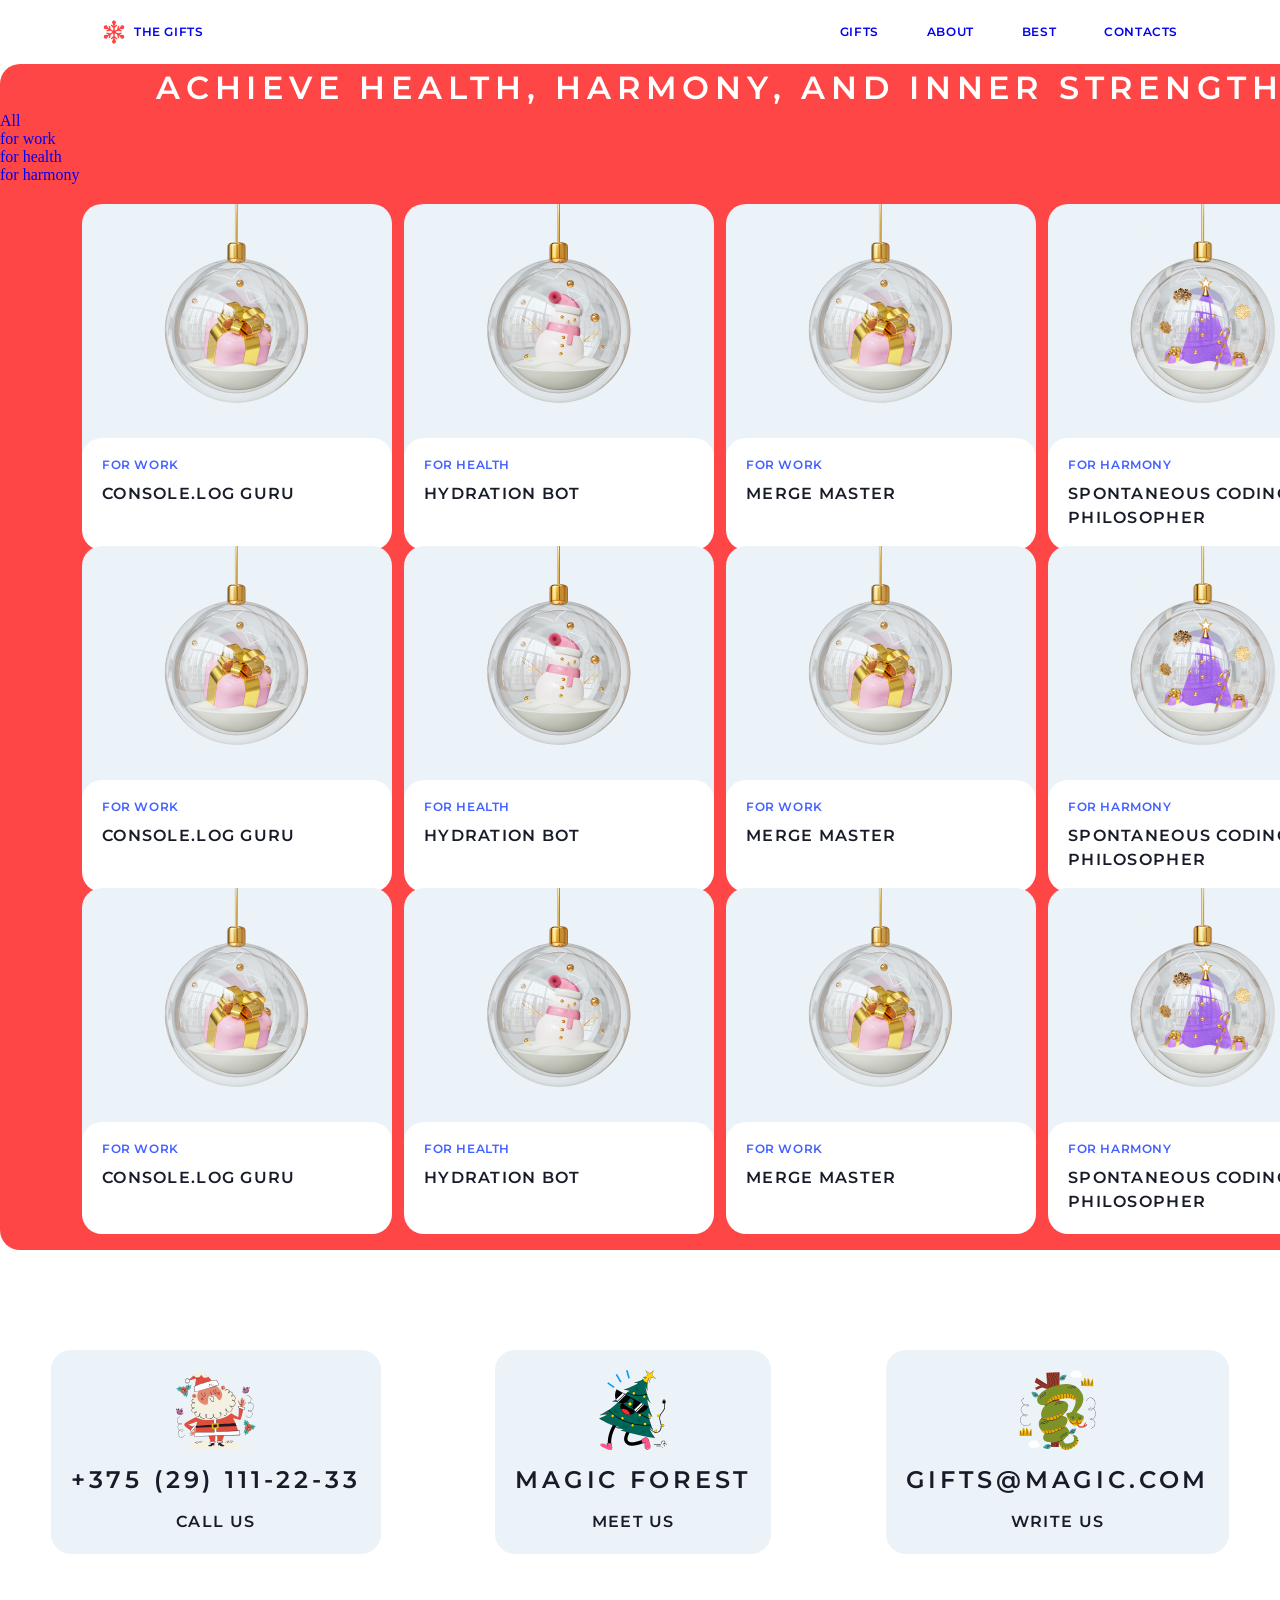
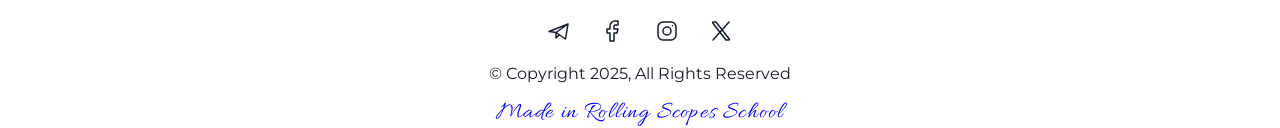
==== christmas-shop/gifts/index.html @ 52ec3b7b "feat: add a little more work on the layout" ====
<!DOCTYPE html>
<html lang="en">

<head>
    <meta charset="UTF-8">
    <meta name="viewport" content="width=device-width, initial-scale=1.0">
    <link rel="preconnect" href="https://fonts.googleapis.com">
    <link rel="preconnect" href="https://fonts.gstatic.com" crossorigin>
    <link href="https://fonts.googleapis.com/css2?family=Montserrat:ital,wght@0,100..900;1,100..900&display=swap"
        rel="stylesheet">
    <link rel="preconnect" href="https://fonts.googleapis.com">
    <link rel="preconnect" href="https://fonts.gstatic.com" crossorigin>
    <link
        href="https://fonts.googleapis.com/css2?family=Allura&family=Montserrat:ital,wght@0,100..900;1,100..900&display=swap"
        rel="stylesheet">
    <link rel="icon" type="image/png" href="../img/christmas_present_icon.ico">
    <link rel="stylesheet" href="style.css">
    <title>Christmas shop gifts</title>
</head>

<body>
    <header class="header">
        <div class="container-header">
            <a class="logo" href="../home/index.html">
                <img src="../img/snowflake.svg" alt="snowflake" class="logo-snowflake">
                <h4 class="logo-title">the gifts</h4>
            </a>

            <nav class="nav-menu">
                <ul class="header-list">

                    <li class="header-item">
                        <a class="" href="../gifts/index.html">gifts</a>
                    </li>

                    <li class="header-item">
                        <a href="#aboutanchor">about</a>
                    </li>

                    <li class="header-item">
                        <a href="#bestanchor">best</a>
                    </li>

                    <li class="header-item">
                        <a href="#footeranchor">contacts
                        </a>
                    </li>
                </ul>
            </nav>

            <button id="burger-menu" class="burger-menu">
                <span class="burger-line"></span>
            </button>

        </div>
    </header>
    <main class="bg-red">
        <section class="gifts">
            <h1>Achieve health, harmony, and inner strength</h1>
            <div class="tabs">
                <ul class="header__list">

                    <li class="header__item">
                        <a class="" href="#">All</a>
                    </li>

                    <li class="header__item">
                        <a href="#aboutanchor">for work</a>
                    </li>

                    <li class="header__item">
                        <a href="#bestanchor">for health</a>
                    </li>

                    <li class="header__item">
                        <a href="#contactsanchor">for harmony</a>
                    </li>
                </ul>
            </div>

            <div class="cards-container">
                <div class="card">
                    <img src="../img/gift-for-work.png" alt="gift">
                    <div class="titles-cards">
                        <h4 class="title-card">For work</h4>
                        <h3 class="subtitle-card">Console.log Guru</h3>
                    </div>
                </div>

                <div class="card">
                    <img src="../img/gift-for-health.png" alt="gift">
                    <div class="titles-cards">
                        <h4 class="title-card">For health</h4>
                        <h3 class="subtitle-card">Hydration Bot</h3>
                    </div>
                </div>

                <div class="card">
                    <img src="../img/gift-for-work.png" alt="gift">
                    <div class="titles-cards">
                        <h4 class="title-card">For work</h4>
                        <h3 class="subtitle-card">Merge Master</h3>
                    </div>
                </div>

                <div class="card">
                    <img src="../img/gift-for-harmony.png" alt="gift">
                    <div class="titles-cards">
                        <h4 class="title-card">For harmony</h4>
                        <h3 class="subtitle-card">Spontaneous Coding <br> Philosopher</h3>
                    </div>
                </div>

                <div class="card">
                    <img src="../img/gift-for-work.png" alt="gift">
                    <div class="titles-cards">
                        <h4 class="title-card">For work</h4>
                        <h3 class="subtitle-card">Console.log Guru</h3>
                    </div>
                </div>

                <div class="card">
                    <img src="../img/gift-for-health.png" alt="gift">
                    <div class="titles-cards">
                        <h4 class="title-card">For health</h4>
                        <h3 class="subtitle-card">Hydration Bot</h3>
                    </div>
                </div>

                <div class="card">
                    <img src="../img/gift-for-work.png" alt="gift">
                    <div class="titles-cards">
                        <h4 class="title-card">For work</h4>
                        <h3 class="subtitle-card">Merge Master</h3>
                    </div>
                </div>

                <div class="card">
                    <img src="../img/gift-for-harmony.png" alt="gift">
                    <div class="titles-cards">
                        <h4 class="title-card">For harmony</h4>
                        <h3 class="subtitle-card">Spontaneous Coding <br> Philosopher</h3>
                    </div>
                </div>

                <div class="card">
                    <img src="../img/gift-for-work.png" alt="gift">
                    <div class="titles-cards">
                        <h4 class="title-card">For work</h4>
                        <h3 class="subtitle-card">Console.log Guru</h3>
                    </div>
                </div>

                <div class="card">
                    <img src="../img/gift-for-health.png" alt="gift">
                    <div class="titles-cards">
                        <h4 class="title-card">For health</h4>
                        <h3 class="subtitle-card">Hydration Bot</h3>
                    </div>
                </div>

                <div class="card">
                    <img src="../img/gift-for-work.png" alt="gift">
                    <div class="titles-cards">
                        <h4 class="title-card">For work</h4>
                        <h3 class="subtitle-card">Merge Master</h3>
                    </div>
                </div>

                <div class="card">
                    <img src="../img/gift-for-harmony.png" alt="gift">
                    <div class="titles-cards">
                        <h4 class="title-card">For harmony</h4>
                        <h3 class="subtitle-card">Spontaneous Coding <br> Philosopher</h3>
                    </div>
                </div>
            </div>
        </section>
    </main>

    <footer class="footer" id="footeranchor">
        <div class="container-footer">
            <div class="top-footer">
                <a href="tel:+375291112233">
                    <div class="card-footer">
                        <img src="../img/santa-claus.svg" alt="">
                        <p>+375 (29) 111-22-33</p>
                        <h3>Call Us</h3>
                    </div>
                </a>
                <a
                    href="https://www.google.com/maps/place/%D0%94%D0%B5%D1%80%D0%B5%D0%B2%D0%BD%D1%8F+%D0%A1%D0%B0%D0%BD%D1%82%D0%B0-%D0%9A%D0%BB%D0%B0%D1%83%D1%81%D0%B0/@66.5436144,25.8446224,392m/data=!3m2!1e3!4b1!4m6!3m5!1s0x442b4e7e543e9979:0xd7f9b9e4341d7ed3!8m2!3d66.5436144!4d25.8471973!16s%2Fm%2F026b3cp?entry=ttu&g_ep=EgoyMDI0MTExMy4xIKXMDSoASAFQAw%3D%3D">
                    <div class="card-footer">
                        <img src="../img/christmas-tree.svg" alt="">
                        <p>Magic forest</p>
                        <h3>meet us</h3>
                    </div>
                </a>
                <a href="mailto:">
                    <div class="card-footer">
                        <img src="../img/snake.svg" alt="">
                        <p>gifts@magic.com</p>
                        <h3>write us</h3>
                    </div>
                </a>
            </div>
            <div class="bottom-footer">
                <div class="socials">
                    <a class="contact" href="#">
                        <svg class="icon-telegram" xmlns="http://www.w3.org/2000/svg" width="24" height="24"
                            viewBox="0 0 24 24" fill="none">
                            <path d="M21 5L2 12.5L9 13.5M21 5L18.5 20L9 13.5M21 5L9 13.5M9 13.5V19L12.2488 15.7229"
                                stroke="#181C29" stroke-width="1.5" stroke-linecap="round" stroke-linejoin="round" />
                        </svg>
                    </a>
                    <a class="contact" href="#">
                        <svg class="icon-facebook" xmlns="http://www.w3.org/2000/svg" width="24" height="24"
                            viewBox="0 0 24 24" fill="none">
                            <path
                                d="M17 2H14C12.6739 2 11.4021 2.52678 10.4645 3.46447C9.52678 4.40215 9 5.67392 9 7V10H6V14H9V22H13V14H16L17 10H13V7C13 6.73478 13.1054 6.48043 13.2929 6.29289C13.4804 6.10536 13.7348 6 14 6H17V2Z"
                                stroke="#181C29" stroke-width="1.5" stroke-linecap="round" stroke-linejoin="round" />
                        </svg>
                    </a>
                    <a class="contact" href="#">
                        <svg class="icon-instagram" xmlns="http://www.w3.org/2000/svg" width="24" height="24"
                            viewBox="0 0 24 24" fill="none">
                            <path
                                d="M12 16C14.2091 16 16 14.2091 16 12C16 9.79086 14.2091 8 12 8C9.79086 8 8 9.79086 8 12C8 14.2091 9.79086 16 12 16Z"
                                stroke="#181C29" stroke-width="1.5" stroke-linecap="round" stroke-linejoin="round" />
                            <path
                                d="M3 16V8C3 5.23858 5.23858 3 8 3H16C18.7614 3 21 5.23858 21 8V16C21 18.7614 18.7614 21 16 21H8C5.23858 21 3 18.7614 3 16Z"
                                stroke="#181C29" stroke-width="1.5" />
                            <path d="M17.5 6.51L17.51 6.49889" stroke="#181C29" stroke-width="1.5"
                                stroke-linecap="round" stroke-linejoin="round" />
                        </svg>
                    </a>
                    <a class="contact" href="#">
                        <svg class="icon-x" xmlns="http://www.w3.org/2000/svg" width="24" height="24"
                            viewBox="0 0 24 24" fill="none">
                            <path
                                d="M16.8198 20.7684L3.75317 3.96836C3.44664 3.57425 3.72749 3 4.22678 3H6.70655C6.8917 3 7.06649 3.08548 7.18016 3.23164L20.2468 20.0316C20.5534 20.4258 20.2725 21 19.7732 21H17.2935C17.1083 21 16.9335 20.9145 16.8198 20.7684Z"
                                stroke="#181C29" stroke-width="1.5" />
                            <path d="M20 3L4 21" stroke="#181C29" stroke-width="1.5" stroke-linecap="round" />
                        </svg>
                    </a>
                </div>
                <p>© Copyright 2025, All Rights Reserved</p>
                <p class="caption-allura"><a href="https://rs.school/">Made in Rolling Scopes School</a></p>
            </div>
        </div>
    </footer>
</body>

</html>
---- christmas-shop/gifts/style.css ----
html {
  scroll-behavior: smooth;
}

* {
  box-sizing: border-box;
  margin: 0;
  padding: 0;
}

.body {
  width: 1440px;
  margin: 0px auto;
  font-family: "Montserrat Semi", serif;
}

.bg-red {
  background: url(../img/bg-garland.png) center center/cover no-repeat;
  background-size: cover;
  /* overflow-x: hidden; */
  width: 1440px;
  background-color: #FF4646;
  border-radius: 20px;
  margin: 0px auto;
}

img {
  max-width: 100%;
  border-radius: 20px;
}

a {
  text-decoration: none;
}



/* fonts */
.caption-allura {
  text-align: center;
  color: var(--Static-White, #FFF);
  font-family: Allura;
  font-size: 24px;
  font-style: normal;
  font-weight: 400;
  line-height: 100%;
  /* 24px */
  letter-spacing: 1.2px;
}

h1 {
  text-align: center;
  color: var(--Static-White, #FFF);
  /* Header 1 */
  font-family: Montserrat;
  font-size: 32px;
  font-style: normal;
  font-weight: 600;
  line-height: 150%;
  /* 48px */
  letter-spacing: 5.76px;
  text-transform: uppercase;
}

h2,
h3 {
  /* Header 2 */
  font-family: Montserrat;
  font-size: 24px;
  font-style: normal;
  font-weight: 600;
  line-height: 152%;
  /* 36.48px */
  letter-spacing: 3.84px;
  text-transform: uppercase;
}

h4 {
  /* color: var(--Static-White, #FFF); */
  /* Header 4 */
  font-family: Montserrat;
  font-size: 12px;
  font-style: normal;
  font-weight: 600;
  line-height: 130%;
  /* 15.6px */
  letter-spacing: 0.6px;
  text-transform: uppercase;
}

.button-gifts {
  color: var(--Static-White, #FFF);
  text-align: center;
  font-family: Montserrat;
  font-size: 12px;
  font-style: normal;
  font-weight: 600;
  line-height: 130%;
  /* 15.6px */
  letter-spacing: 0.6px;
  text-transform: uppercase;
  width: 234px;
  height: 56px;
  /* transition: background-color 0.3s ease, color 0.3s ease; */
  border-radius: 20px;
  background-color: var(--Dark, #181C29);
  border: 0;
  cursor: pointer;
}

p {
  color: var(--Dark, #181C29);
  font-family: Montserrat;
  font-size: 16px;
  font-style: normal;
  font-weight: 400;
  line-height: 148%;
  /* 23.68px */
}


/* header */
.container-header {
  display: flex;
  align-items: center;
  justify-content: space-between;
  font-family: Montserrat;
  font-size: 12px;
  font-style: normal;
  font-weight: 600;
  line-height: 130%;
  /* 15.6px */
  letter-spacing: 0.6px;
  text-transform: uppercase;
  padding: 20px 102px;
}

.logo {
  display: flex;
  flex-wrap: wrap;
  align-items: center;
  gap: 8px;
}

/* nav */
.header-list {
  display: flex;
  flex-wrap: wrap;
  gap: 48px;
  list-style-type: none;
}

.burger-menu {
  display: none;
}


/*             */
.gifts {
  background: url(../img/bg-garland.png) center center/cover no-repeat;
  background-size: cover;
}

.cards-container {
  background: url(../img/bg-garland.png) center center/cover no-repeat;
  background-size: cover;
  display: flex;
  flex-wrap: wrap;
  gap: 0px 12px;
  justify-content: center;
  padding: 20px 0px 20px 0px;
}

.card {
  height: 342px;
  border-radius: 20px;
  background: var(--Content-Background, #ECF3F8);
}

.titles-cards {
  width: 100%;
  height: 112px;
  padding-top: 19px;
  padding-left: 20px;
  padding-right: 20px;
  border-radius: 20px;
  background: var(--Static-White, #FFF);
}

.title-card {
  padding-bottom: 9px;
  color: var(--Tag-Purple, #4361FF);
  font-family: Montserrat;
  font-size: 12px;
  font-style: normal;
  font-weight: 600;
  line-height: 130%;
  /* 15.6px */
  letter-spacing: 0.6px;
  text-transform: uppercase;
}

.subtitle-card {
  color: var(--Dark, #181C29);
  font-size: 16px;
  letter-spacing: 1.28px;
}




/* footer */
.footer {
  margin-top: 100px;
}

.top-footer {
  flex-wrap: wrap;
  display: flex;
  gap: 13px;
  /* flex-direction: row; */
  /* align-items: center; */
  justify-content: space-around;
}

.card-footer {
  display: flex;
  padding: var(--Space-20, 20px);
  flex-direction: column;
  justify-content: center;
  align-items: center;
  gap: var(--Space-12, 12px);
  flex: 1 0 0;
  width: 100%;
  height: 204px;
  border-radius: 20px;
  background: var(--Content-Background, #ECF3F8);
}

.card-footer>p {
  color: var(--Dark, #181C29);
  text-align: center;
  /* Action Large */
  font-family: Montserrat;
  font-size: 24px;
  font-style: normal;
  font-weight: 600;
  line-height: 152%;
  /* 36.48px */
  letter-spacing: 3.84px;
  text-transform: uppercase;
}

.card-footer>h3 {
  color: var(--Dark, #181C29);
  text-align: center;
  /* Header 3 */
  font-family: Montserrat;
  font-size: 16px;
  font-style: normal;
  font-weight: 600;
  line-height: 152%;
  /* 24.32px */
  letter-spacing: 1.28px;
  text-transform: uppercase;
}

.socials {
  margin-top: 65px;
}

.socials>a {
  padding: 13px;
}

.bottom-footer {
  display: flex;
  flex-direction: column;
  gap: 15px;
  text-align: center;
}
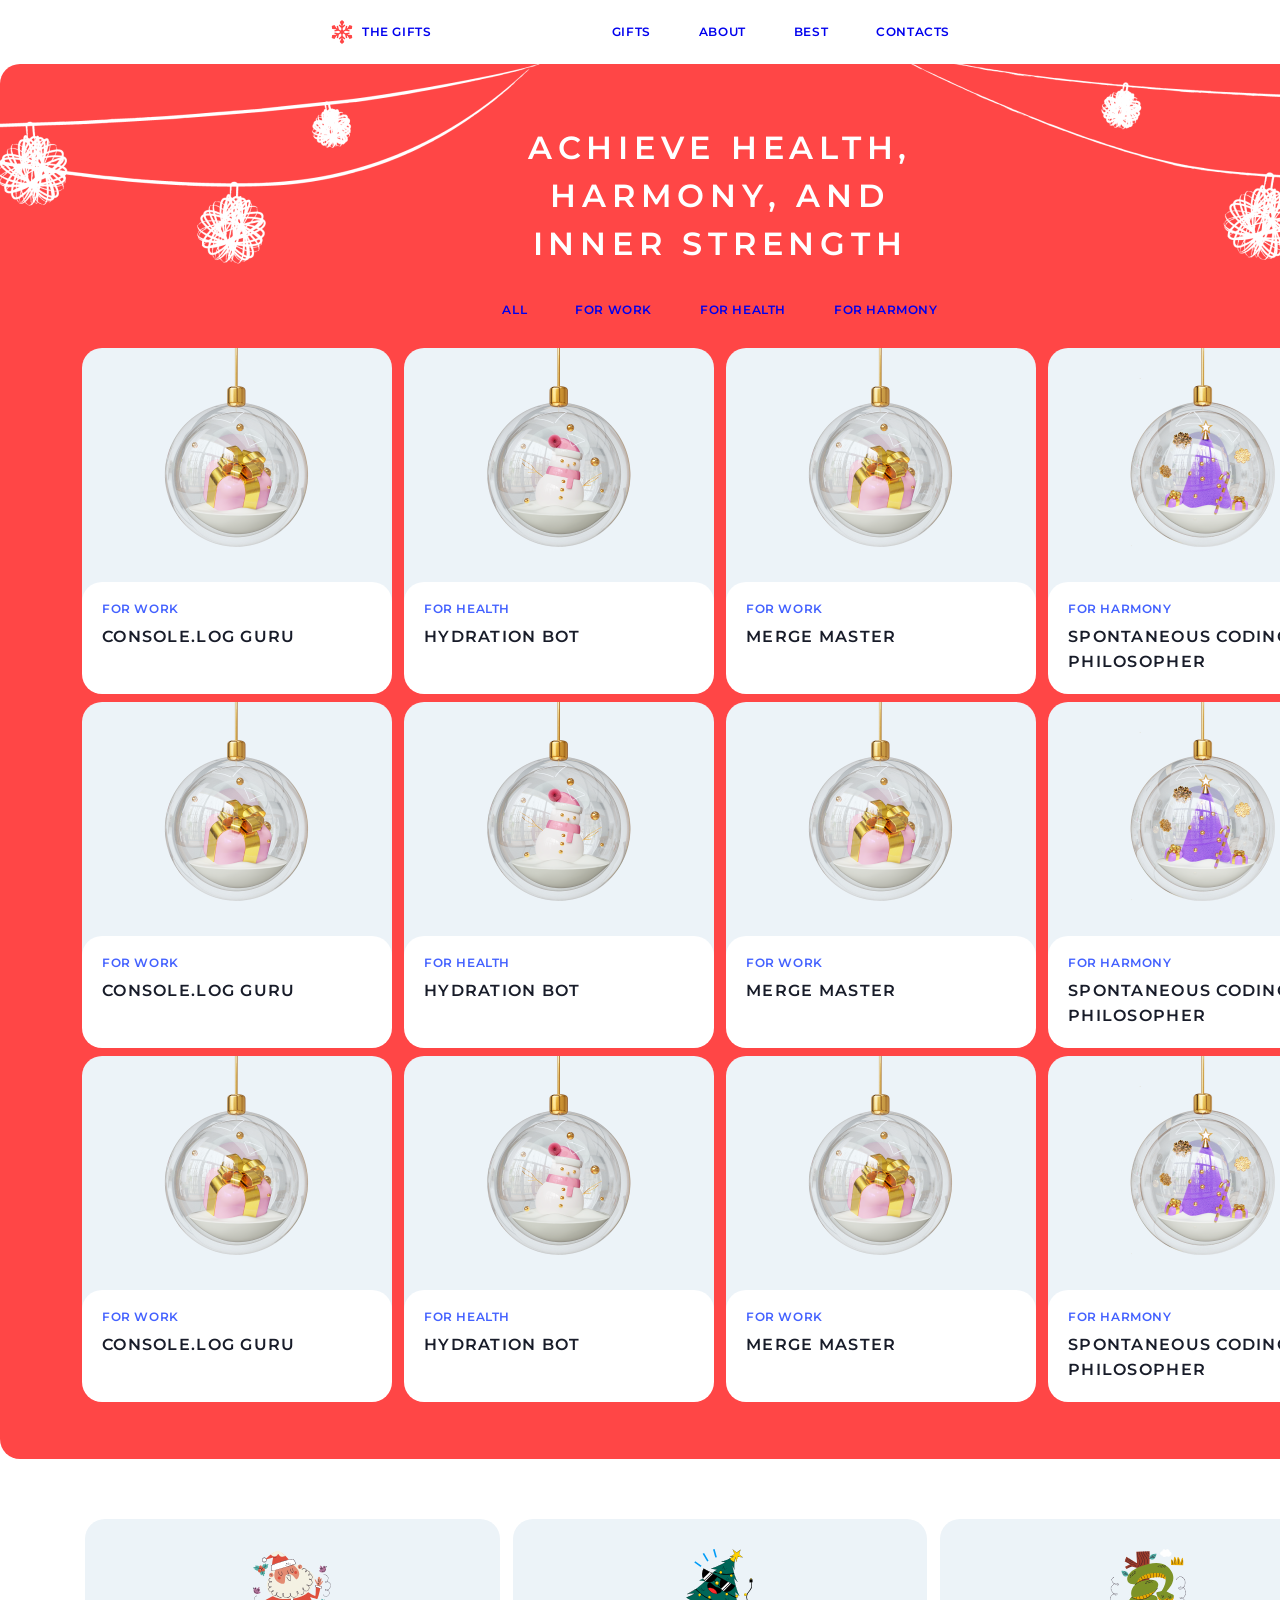
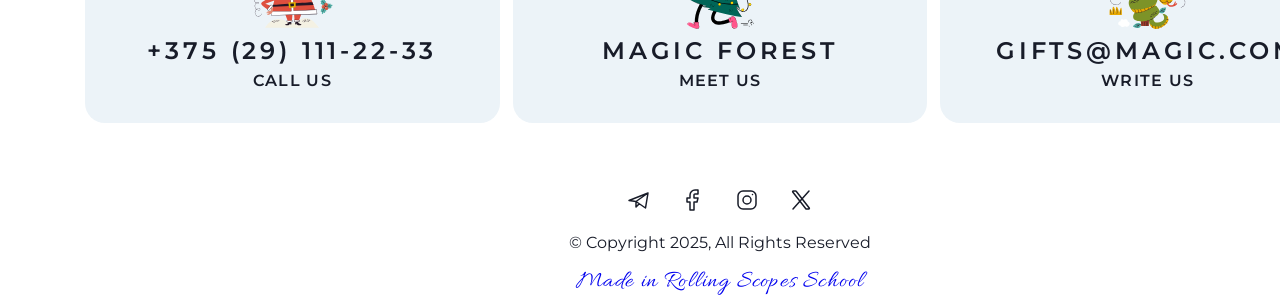
==== commit d9205487: "feat: work with layout" ====
--- a/christmas-shop/gifts/index.html
+++ b/christmas-shop/gifts/index.html
@@ -56,23 +56,23 @@
     </header>
     <main class="bg-red">
         <section class="gifts">
-            <h1>Achieve health, harmony, and inner strength</h1>
+            <h1>Achieve health, <br> harmony, and <br> inner strength</h1>
             <div class="tabs">
-                <ul class="header__list">
-
-                    <li class="header__item">
+                <ul class="gifts-list">
+
+                    <li class="gifts-item">
                         <a class="" href="#">All</a>
                     </li>
 
-                    <li class="header__item">
+                    <li class="gifts-item">
                         <a href="#aboutanchor">for work</a>
                     </li>
 
-                    <li class="header__item">
+                    <li class="gifts-item">
                         <a href="#bestanchor">for health</a>
                     </li>
 
-                    <li class="header__item">
+                    <li class="gifts-item">
                         <a href="#contactsanchor">for harmony</a>
                     </li>
                 </ul>
--- a/christmas-shop/gifts/style.css
+++ b/christmas-shop/gifts/style.css
@@ -15,8 +15,7 @@
 }
 
 .bg-red {
-  background: url(../img/bg-garland.png) center center/cover no-repeat;
-  background-size: cover;
+  background: url(../img/bg-garland.png) no-repeat;
   /* overflow-x: hidden; */
   width: 1440px;
   background-color: #FF4646;
@@ -29,8 +28,14 @@
   border-radius: 20px;
 }
 
+a:active, 
+a:hover,  
 a {
   text-decoration: none;
+}
+
+ul {
+  list-style: none;
 }
 
 
@@ -132,7 +137,7 @@
   /* 15.6px */
   letter-spacing: 0.6px;
   text-transform: uppercase;
-  padding: 20px 102px;
+  padding: 20px 330px;
 }
 
 .logo {
@@ -156,23 +161,41 @@
 
 
 /*             */
-.gifts {
-  background: url(../img/bg-garland.png) center center/cover no-repeat;
-  background-size: cover;
+h1 {
+  padding-top: 60px;
+}
+.tabs {
+  margin-top: 34px;
+  color: var(--Static-White, #FFF);
+  /* Action Small */
+  font-family: Montserrat;
+  font-size: 12px;
+  font-style: normal;
+  font-weight: 600;
+  line-height: 130%; /* 15.6px */
+  letter-spacing: 0.6px;
+  text-transform: uppercase;
+}
+
+.gifts-list {
+  text-align: center;
+  display: flex;
+  flex-direction: row;
+  align-items: center;
+  gap: 48px;
+  justify-content: center;
 }
 
 .cards-container {
-  background: url(../img/bg-garland.png) center center/cover no-repeat;
-  background-size: cover;
   display: flex;
   flex-wrap: wrap;
-  gap: 0px 12px;
+  gap: 60px 12px;
   justify-content: center;
-  padding: 20px 0px 20px 0px;
+  padding: 30px 0px 109px 0px;
 }
 
 .card {
-  height: 342px;
+  height: 294px;
   border-radius: 20px;
   background: var(--Content-Background, #ECF3F8);
 }
@@ -211,30 +234,27 @@
 
 /* footer */
 .footer {
-  margin-top: 100px;
+  width: 1440px;
+  margin: 0 auto;
 }
 
 .top-footer {
-  flex-wrap: wrap;
-  display: flex;
+  padding-top: 60px;
+  margin: 0 auto;
+  width: 1270px;
+  display: grid;
+  justify-content: center;
+  grid-template-columns: repeat(3, 1fr);
   gap: 13px;
-  /* flex-direction: row; */
-  /* align-items: center; */
-  justify-content: space-around;
 }
 
 .card-footer {
-  display: flex;
-  padding: var(--Space-20, 20px);
-  flex-direction: column;
-  justify-content: center;
-  align-items: center;
-  gap: var(--Space-12, 12px);
-  flex: 1 0 0;
-  width: 100%;
-  height: 204px;
-  border-radius: 20px;
-  background: var(--Content-Background, #ECF3F8);
+  padding: 30px 0px;
+  background-color: rgb(236, 243, 248);
+  border-radius: 20px;
+  text-align: center;
+  transition: color 0.3s ease;
+  cursor: pointer;
 }
 
 .card-footer>p {
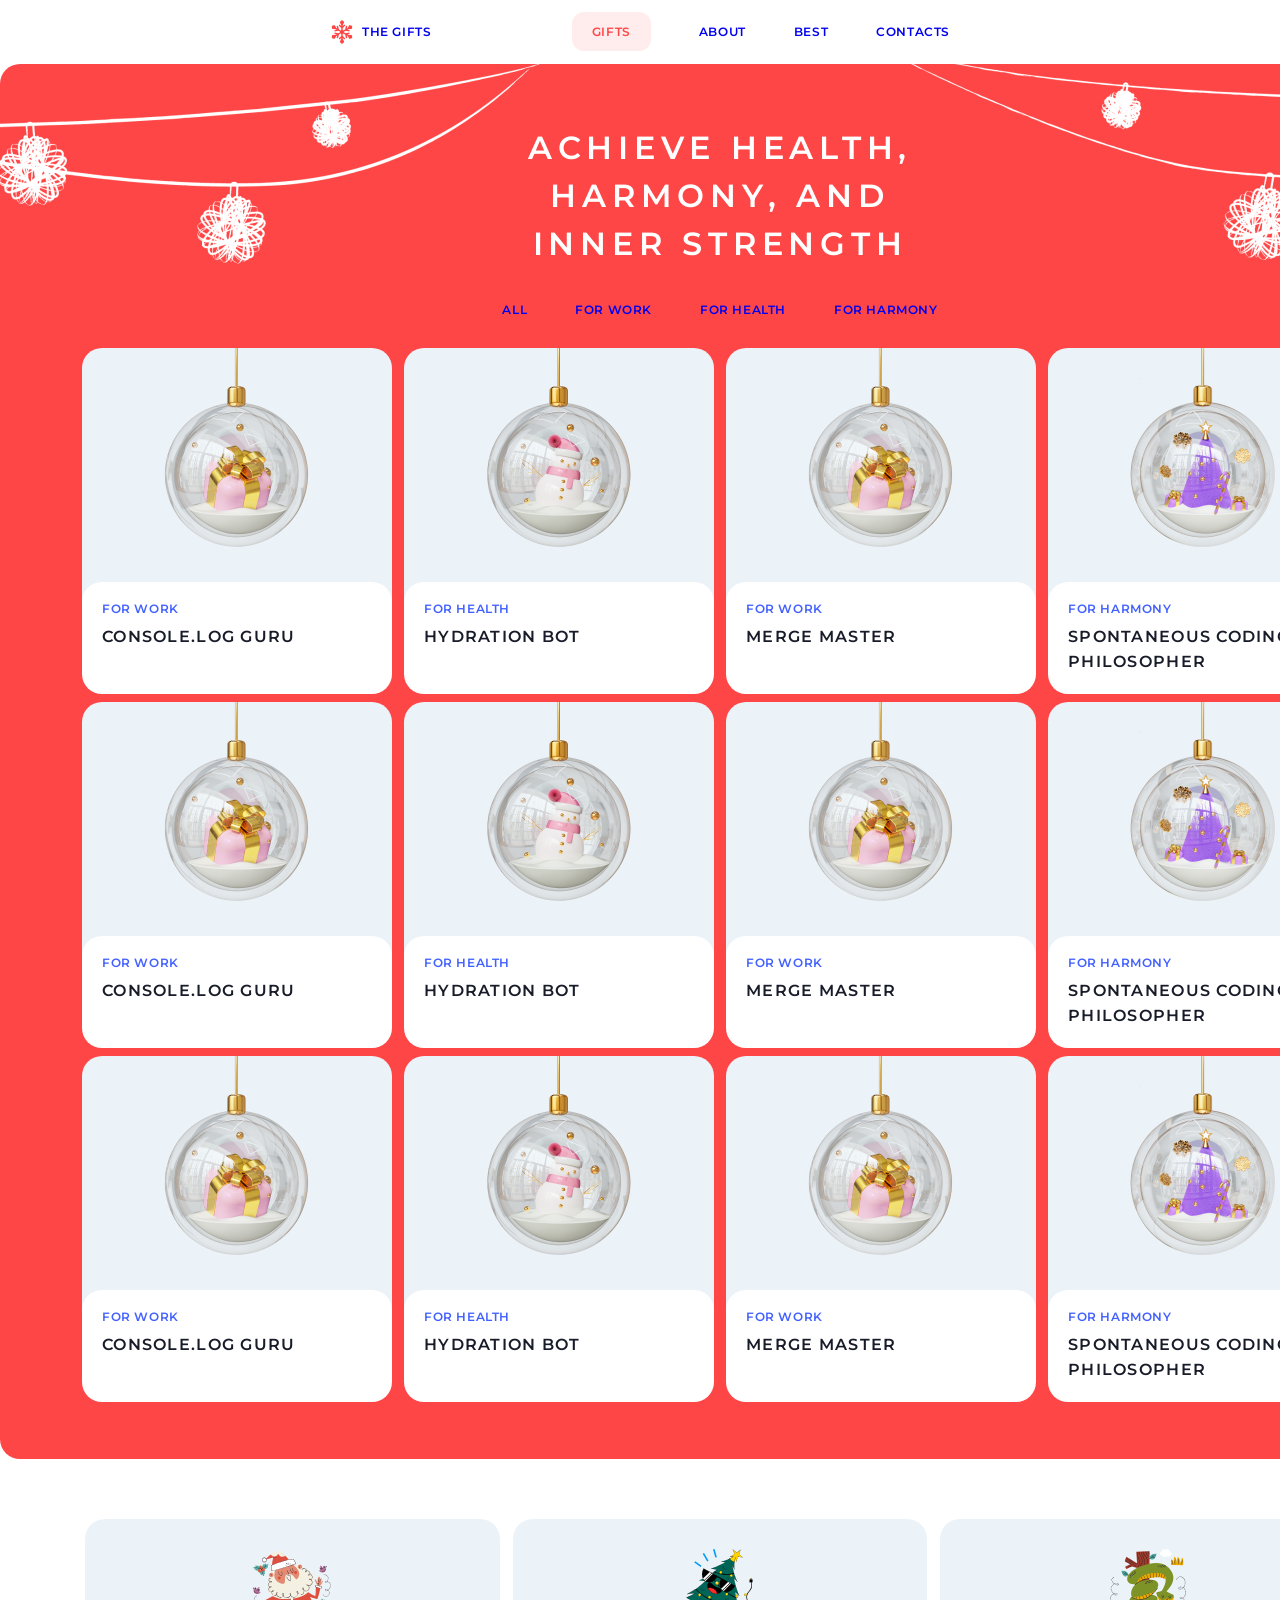
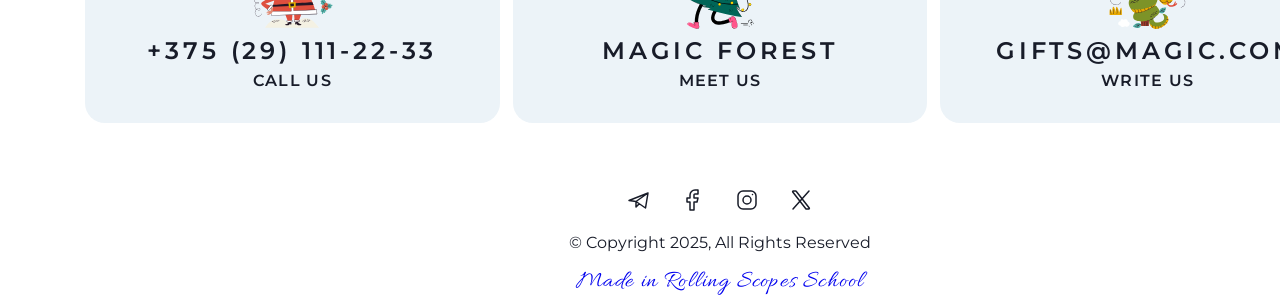
==== commit 56655a9f: "feat: work with navigation" ====
--- a/christmas-shop/gifts/index.html
+++ b/christmas-shop/gifts/index.html
@@ -30,19 +30,19 @@
                 <ul class="header-list">
 
                     <li class="header-item">
-                        <a class="" href="../gifts/index.html">gifts</a>
-                    </li>
-
-                    <li class="header-item">
-                        <a href="#aboutanchor">about</a>
-                    </li>
-
-                    <li class="header-item">
-                        <a href="#bestanchor">best</a>
-                    </li>
-
-                    <li class="header-item">
-                        <a href="#footeranchor">contacts
+                        <a class="gifts-link" href="#">gifts</a>
+                    </li>
+
+                    <li class="header-item">
+                        <a href="../home/index.html#aboutanchor">about</a>
+                    </li>
+
+                    <li class="header-item">
+                        <a href="../home/index.html#bestanchor">best</a>
+                    </li>
+
+                    <li class="header-item">
+                        <a href="../home/index.html#footeranchor">contacts
                         </a>
                     </li>
                 </ul>
@@ -245,7 +245,7 @@
                     </a>
                 </div>
                 <p>© Copyright 2025, All Rights Reserved</p>
-                <p class="caption-allura"><a href="https://rs.school/">Made in Rolling Scopes School</a></p>
+                <p class="caption-allura"><a target="_blank" href="https://rs.school/">Made in Rolling Scopes School</a></p>
             </div>
         </div>
     </footer>
--- a/christmas-shop/gifts/style.css
+++ b/christmas-shop/gifts/style.css
@@ -28,8 +28,8 @@
   border-radius: 20px;
 }
 
-a:active, 
-a:hover,  
+a:active,
+a:hover,
 a {
   text-decoration: none;
 }
@@ -155,6 +155,25 @@
   list-style-type: none;
 }
 
+.gifts-link {
+  padding: 12px 20px;
+  border-radius: 12px;
+  background: var(--Primary-10, rgba(255, 70, 70, 0.10));
+  text-decoration: none;
+  cursor: default;
+
+  color: var(--Primary, #FF4646);
+  /* Action Small */
+  font-family: Montserrat;
+  font-size: 12px;
+  font-style: normal;
+  font-weight: 600;
+  line-height: 130%;
+  /* 15.6px */
+  letter-spacing: 0.6px;
+  text-transform: uppercase;
+}
+
 .burger-menu {
   display: none;
 }
@@ -164,6 +183,7 @@
 h1 {
   padding-top: 60px;
 }
+
 .tabs {
   margin-top: 34px;
   color: var(--Static-White, #FFF);
@@ -172,7 +192,8 @@
   font-size: 12px;
   font-style: normal;
   font-weight: 600;
-  line-height: 130%; /* 15.6px */
+  line-height: 130%;
+  /* 15.6px */
   letter-spacing: 0.6px;
   text-transform: uppercase;
 }
@@ -195,6 +216,7 @@
 }
 
 .card {
+  cursor: pointer;
   height: 294px;
   border-radius: 20px;
   background: var(--Content-Background, #ECF3F8);
@@ -228,6 +250,10 @@
   font-size: 16px;
   letter-spacing: 1.28px;
 }
+.card:hover .subtitle-card {
+  color: var(--Primary, #FF4646);
+}
+
 
 
 
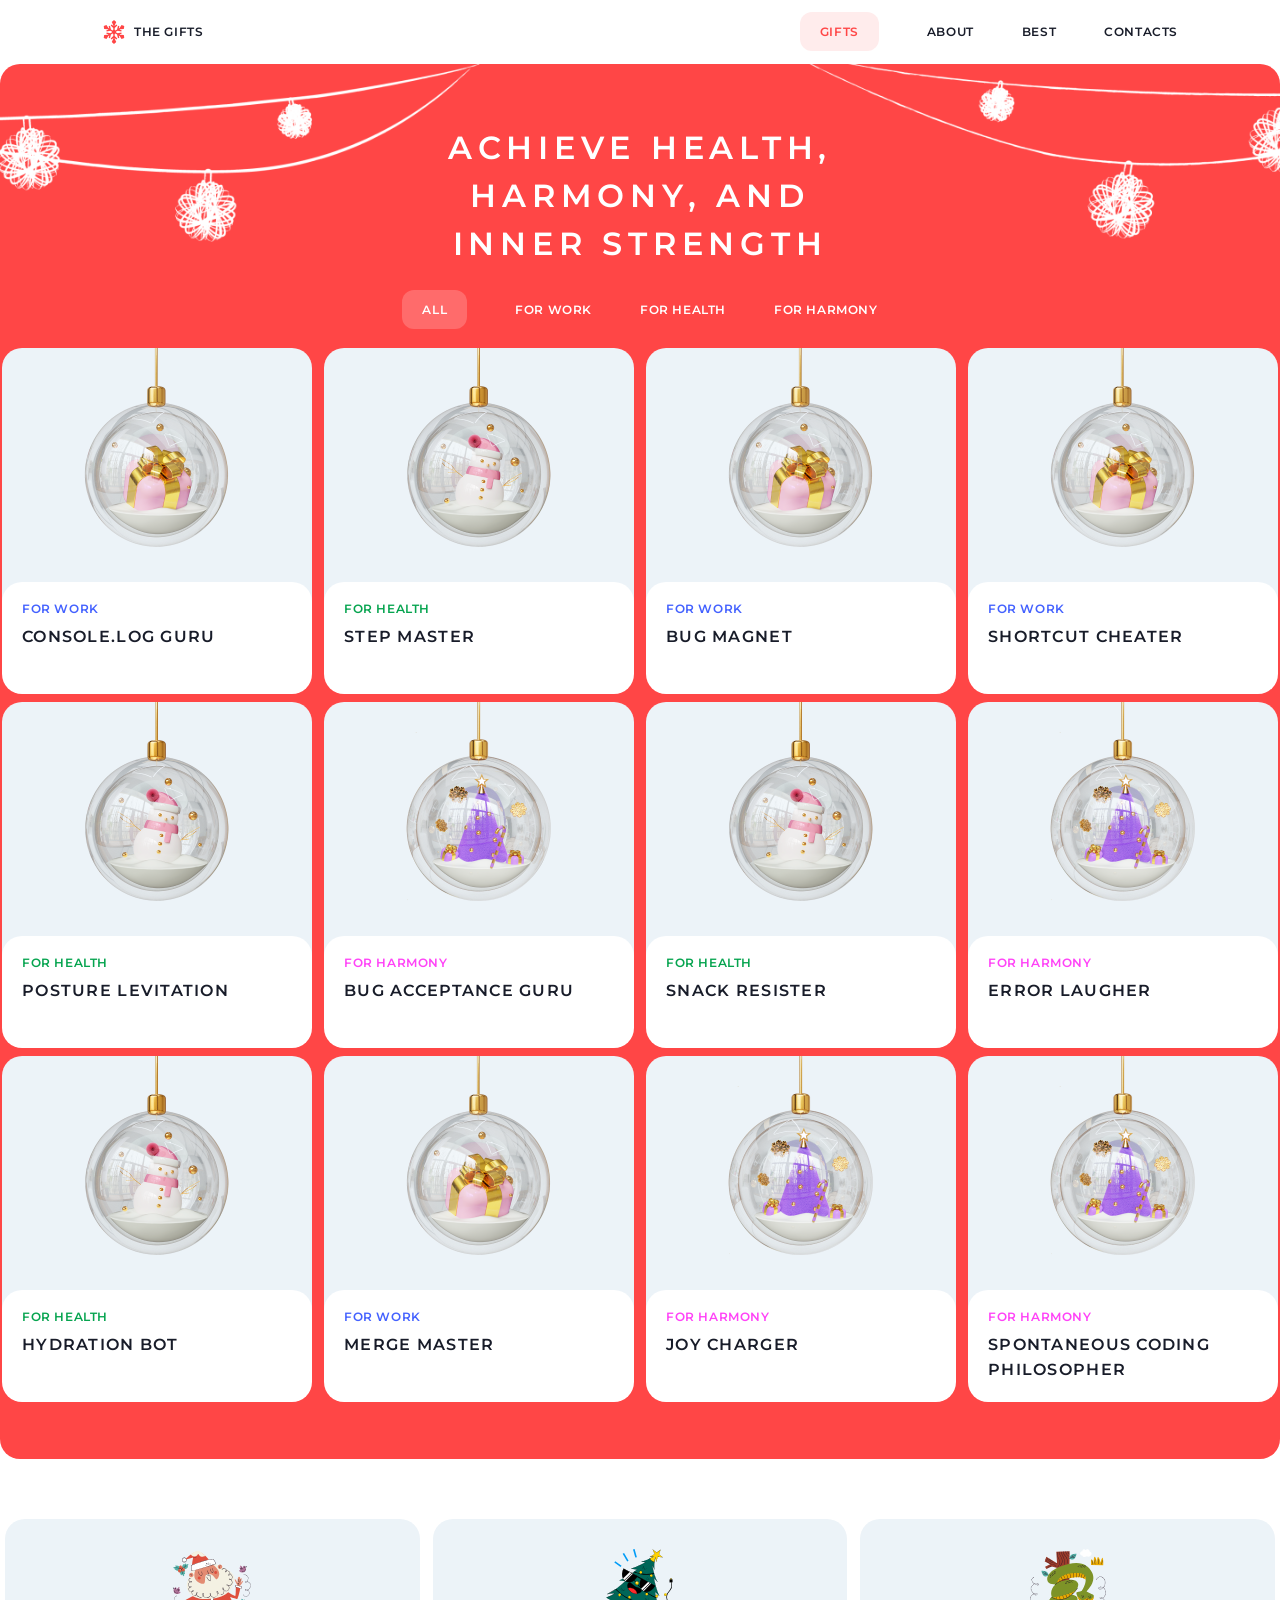
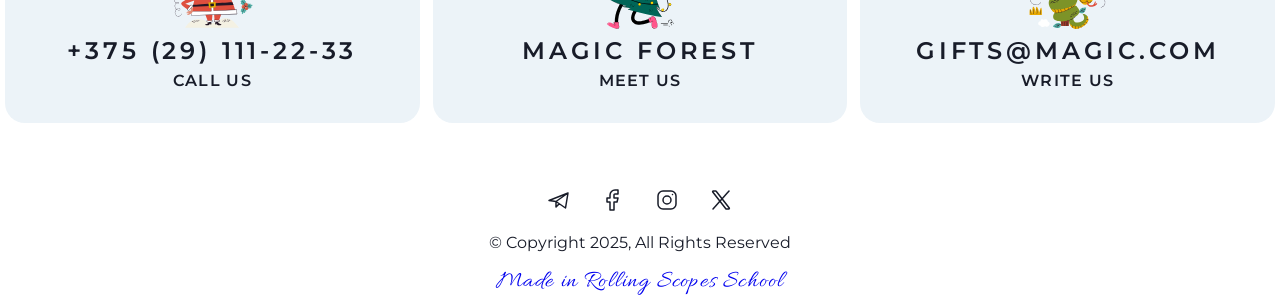
==== commit f47e8e57: "feat: add the assembled JSON with all gifts" ====
--- a/christmas-shop/gifts/index.html
+++ b/christmas-shop/gifts/index.html
@@ -18,7 +18,7 @@
     <title>Christmas shop gifts</title>
 </head>
 
-<body>
+<body class="body">
     <header class="header">
         <div class="container-header">
             <a class="logo" href="../home/index.html">
@@ -61,7 +61,7 @@
                 <ul class="gifts-list">
 
                     <li class="gifts-item">
-                        <a class="" href="#">All</a>
+                        <a class="all-link" href="#">All</a>
                     </li>
 
                     <li class="gifts-item">
@@ -90,7 +90,63 @@
                 <div class="card">
                     <img src="../img/gift-for-health.png" alt="gift">
                     <div class="titles-cards">
-                        <h4 class="title-card">For health</h4>
+                        <h4 class="title-card for-health">For health</h4>
+                        <h3 class="subtitle-card">Step Master</h3>
+                    </div>
+                </div>
+
+                <div class="card">
+                    <img src="../img/gift-for-work.png" alt="gift">
+                    <div class="titles-cards">
+                        <h4 class="title-card">For work</h4>
+                        <h3 class="subtitle-card">Bug Magnet</h3>
+                    </div>
+                </div>
+
+                <div class="card">
+                    <img src="../img/gift-for-work.png" alt="gift">
+                    <div class="titles-cards">
+                        <h4 class="title-card">For work</h4>
+                        <h3 class="subtitle-card">Shortcut Cheater</h3>
+                    </div>
+                </div>
+
+                <div class="card">
+                    <img src="../img/gift-for-health.png" alt="gift">
+                    <div class="titles-cards">
+                        <h4 class="title-card for-health">For health</h4>
+                        <h3 class="subtitle-card">Posture Levitation</h3>
+                    </div>
+                </div>
+
+                <div class="card">
+                    <img src="../img/gift-for-harmony.png" alt="gift">
+                    <div class="titles-cards">
+                        <h4 class="title-card for-harmony">For harmony</h4>
+                        <h3 class="subtitle-card">Bug Acceptance Guru</h3>
+                    </div>
+                </div>
+
+                <div class="card">
+                    <img src="../img/gift-for-health.png" alt="gift">
+                    <div class="titles-cards">
+                        <h4 class="title-card for-health">For health</h4>
+                        <h3 class="subtitle-card">Snack Resister</h3>
+                    </div>
+                </div>
+
+                <div class="card">
+                    <img src="../img/gift-for-harmony.png" alt="gift">
+                    <div class="titles-cards">
+                        <h4 class="title-card for-harmony">For harmony</h4>
+                        <h3 class="subtitle-card">Error Laugher</h3>
+                    </div>
+                </div>
+
+                <div class="card">
+                    <img src="../img/gift-for-health.png" alt="gift">
+                    <div class="titles-cards">
+                        <h4 class="title-card for-health">For health</h4>
                         <h3 class="subtitle-card">Hydration Bot</h3>
                     </div>
                 </div>
@@ -106,71 +162,15 @@
                 <div class="card">
                     <img src="../img/gift-for-harmony.png" alt="gift">
                     <div class="titles-cards">
-                        <h4 class="title-card">For harmony</h4>
-                        <h3 class="subtitle-card">Spontaneous Coding <br> Philosopher</h3>
-                    </div>
-                </div>
-
-                <div class="card">
-                    <img src="../img/gift-for-work.png" alt="gift">
-                    <div class="titles-cards">
-                        <h4 class="title-card">For work</h4>
-                        <h3 class="subtitle-card">Console.log Guru</h3>
-                    </div>
-                </div>
-
-                <div class="card">
-                    <img src="../img/gift-for-health.png" alt="gift">
-                    <div class="titles-cards">
-                        <h4 class="title-card">For health</h4>
-                        <h3 class="subtitle-card">Hydration Bot</h3>
-                    </div>
-                </div>
-
-                <div class="card">
-                    <img src="../img/gift-for-work.png" alt="gift">
-                    <div class="titles-cards">
-                        <h4 class="title-card">For work</h4>
-                        <h3 class="subtitle-card">Merge Master</h3>
-                    </div>
-                </div>
-
-                <div class="card">
-                    <img src="../img/gift-for-harmony.png" alt="gift">
-                    <div class="titles-cards">
-                        <h4 class="title-card">For harmony</h4>
-                        <h3 class="subtitle-card">Spontaneous Coding <br> Philosopher</h3>
-                    </div>
-                </div>
-
-                <div class="card">
-                    <img src="../img/gift-for-work.png" alt="gift">
-                    <div class="titles-cards">
-                        <h4 class="title-card">For work</h4>
-                        <h3 class="subtitle-card">Console.log Guru</h3>
-                    </div>
-                </div>
-
-                <div class="card">
-                    <img src="../img/gift-for-health.png" alt="gift">
-                    <div class="titles-cards">
-                        <h4 class="title-card">For health</h4>
-                        <h3 class="subtitle-card">Hydration Bot</h3>
-                    </div>
-                </div>
-
-                <div class="card">
-                    <img src="../img/gift-for-work.png" alt="gift">
-                    <div class="titles-cards">
-                        <h4 class="title-card">For work</h4>
-                        <h3 class="subtitle-card">Merge Master</h3>
-                    </div>
-                </div>
-
-                <div class="card">
-                    <img src="../img/gift-for-harmony.png" alt="gift">
-                    <div class="titles-cards">
-                        <h4 class="title-card">For harmony</h4>
+                        <h4 class="title-card for-harmony">For harmony</h4>
+                        <h3 class="subtitle-card">Joy Charger</h3>
+                    </div>
+                </div>
+
+                <div class="card">
+                    <img src="../img/gift-for-harmony.png" alt="gift">
+                    <div class="titles-cards">
+                        <h4 class="title-card for-harmony">For harmony</h4>
                         <h3 class="subtitle-card">Spontaneous Coding <br> Philosopher</h3>
                     </div>
                 </div>
--- a/christmas-shop/gifts/style.css
+++ b/christmas-shop/gifts/style.css
@@ -1,3 +1,113 @@
+
+@media (min-width: 1140px) {
+  .burger-menu {
+    display: none;
+  }
+
+  .top-footer {
+    padding-top: 60px;
+    margin: 0 auto;
+    max-width: 1270px;
+    display: grid;
+    justify-content: center;
+    grid-template-columns: repeat(3, 1fr);
+    gap: 13px;
+  }
+}
+
+@media (max-width: 1140px) {
+  .burger-menu {
+    display: none;
+  }
+
+  .top-footer {
+    padding-top: 60px;
+    margin: 0 auto;
+    max-width: 1270px;
+    display: grid;
+    justify-content: center;
+    grid-template-columns: repeat(3, 1fr);
+    gap: 13px;
+  }
+}
+
+/* 768px */
+@media (max-width: 768px) {
+  .nav-menu {
+    display: none;
+  }
+
+  .burger-menu {
+    z-index: 2;
+    display: block;
+    position: relative;
+    width: 30px;
+    height: 22px;
+    cursor: pointer;
+    transition: transform 0.5s ease-in-out;
+    border: 0;
+    background: none;
+  }
+
+  .burger-menu span,
+  .burger-menu::before {
+    left: 0;
+    position: absolute;
+    height: 3%;
+    width: 100%;
+    transition: all 0.3s ease 0s;
+    background-color: var(--Dark, #181C29);
+  }
+
+  .burger-menu::before {
+    content: "";
+    top: 0;
+  }
+
+  .burger-menu span {
+    top: 50%;
+  }
+
+  .burger-menu._active {
+    transform: rotate(90deg);
+  }
+
+
+
+
+  /* footer */
+  .top-footer {
+    margin: 0 auto;
+    max-width: 768px;
+    display: grid;
+    justify-content: center;
+    grid-template-columns: repeat(1, 1fr);
+    gap: 13px;
+  }
+
+}
+
+/* 380px */
+@media (max-width: 380px) {}
+
+
+
+
+
+
+
+
+
+
+
+
+
+
+
+
+
+
+
 html {
   scroll-behavior: smooth;
 }
@@ -9,15 +119,16 @@
 }
 
 .body {
-  width: 1440px;
+  max-width: 1440px;
   margin: 0px auto;
   font-family: "Montserrat Semi", serif;
 }
 
 .bg-red {
   background: url(../img/bg-garland.png) no-repeat;
+  background-size: contain;
   /* overflow-x: hidden; */
-  width: 1440px;
+  max-width: 1440px;
   background-color: #FF4646;
   border-radius: 20px;
   margin: 0px auto;
@@ -137,7 +248,7 @@
   /* 15.6px */
   letter-spacing: 0.6px;
   text-transform: uppercase;
-  padding: 20px 330px;
+  padding: 20px 102px;
 }
 
 .logo {
@@ -145,14 +256,19 @@
   flex-wrap: wrap;
   align-items: center;
   gap: 8px;
+  color: var(--Dark, #181C29);
 }
 
 /* nav */
 .header-list {
   display: flex;
-  flex-wrap: wrap;
+  /* flex-wrap: wrap; */
   gap: 48px;
   list-style-type: none;
+}
+
+.header-item>a {
+  color: var(--Dark, #181C29);
 }
 
 .gifts-link {
@@ -161,8 +277,7 @@
   background: var(--Primary-10, rgba(255, 70, 70, 0.10));
   text-decoration: none;
   cursor: default;
-
-  color: var(--Primary, #FF4646);
+  color: var(--Primary, #FF4646) !important;
   /* Action Small */
   font-family: Montserrat;
   font-size: 12px;
@@ -174,9 +289,6 @@
   text-transform: uppercase;
 }
 
-.burger-menu {
-  display: none;
-}
 
 
 /*             */
@@ -206,6 +318,19 @@
   gap: 48px;
   justify-content: center;
 }
+
+.gifts-item>a {
+  color: var(--Static-White, #FFF);
+}
+
+.all-link {
+  padding: 12px 20px;
+  border-radius: 12px;
+  background: var(--Static-White-20, rgba(255, 255, 255, 0.20));
+  cursor: default;
+}
+
+/* cards */
 
 .cards-container {
   display: flex;
@@ -245,6 +370,14 @@
   text-transform: uppercase;
 }
 
+.for-harmony {
+  color: var(--Tag-Pink, #FF43F7);
+}
+
+.for-health {
+  color: var(--Tag-Green, #06A44F);
+}
+
 .subtitle-card {
   color: var(--Dark, #181C29);
   font-size: 16px;
@@ -260,18 +393,8 @@
 
 /* footer */
 .footer {
-  width: 1440px;
+  max-width: 1440px;
   margin: 0 auto;
-}
-
-.top-footer {
-  padding-top: 60px;
-  margin: 0 auto;
-  width: 1270px;
-  display: grid;
-  justify-content: center;
-  grid-template-columns: repeat(3, 1fr);
-  gap: 13px;
 }
 
 .card-footer {
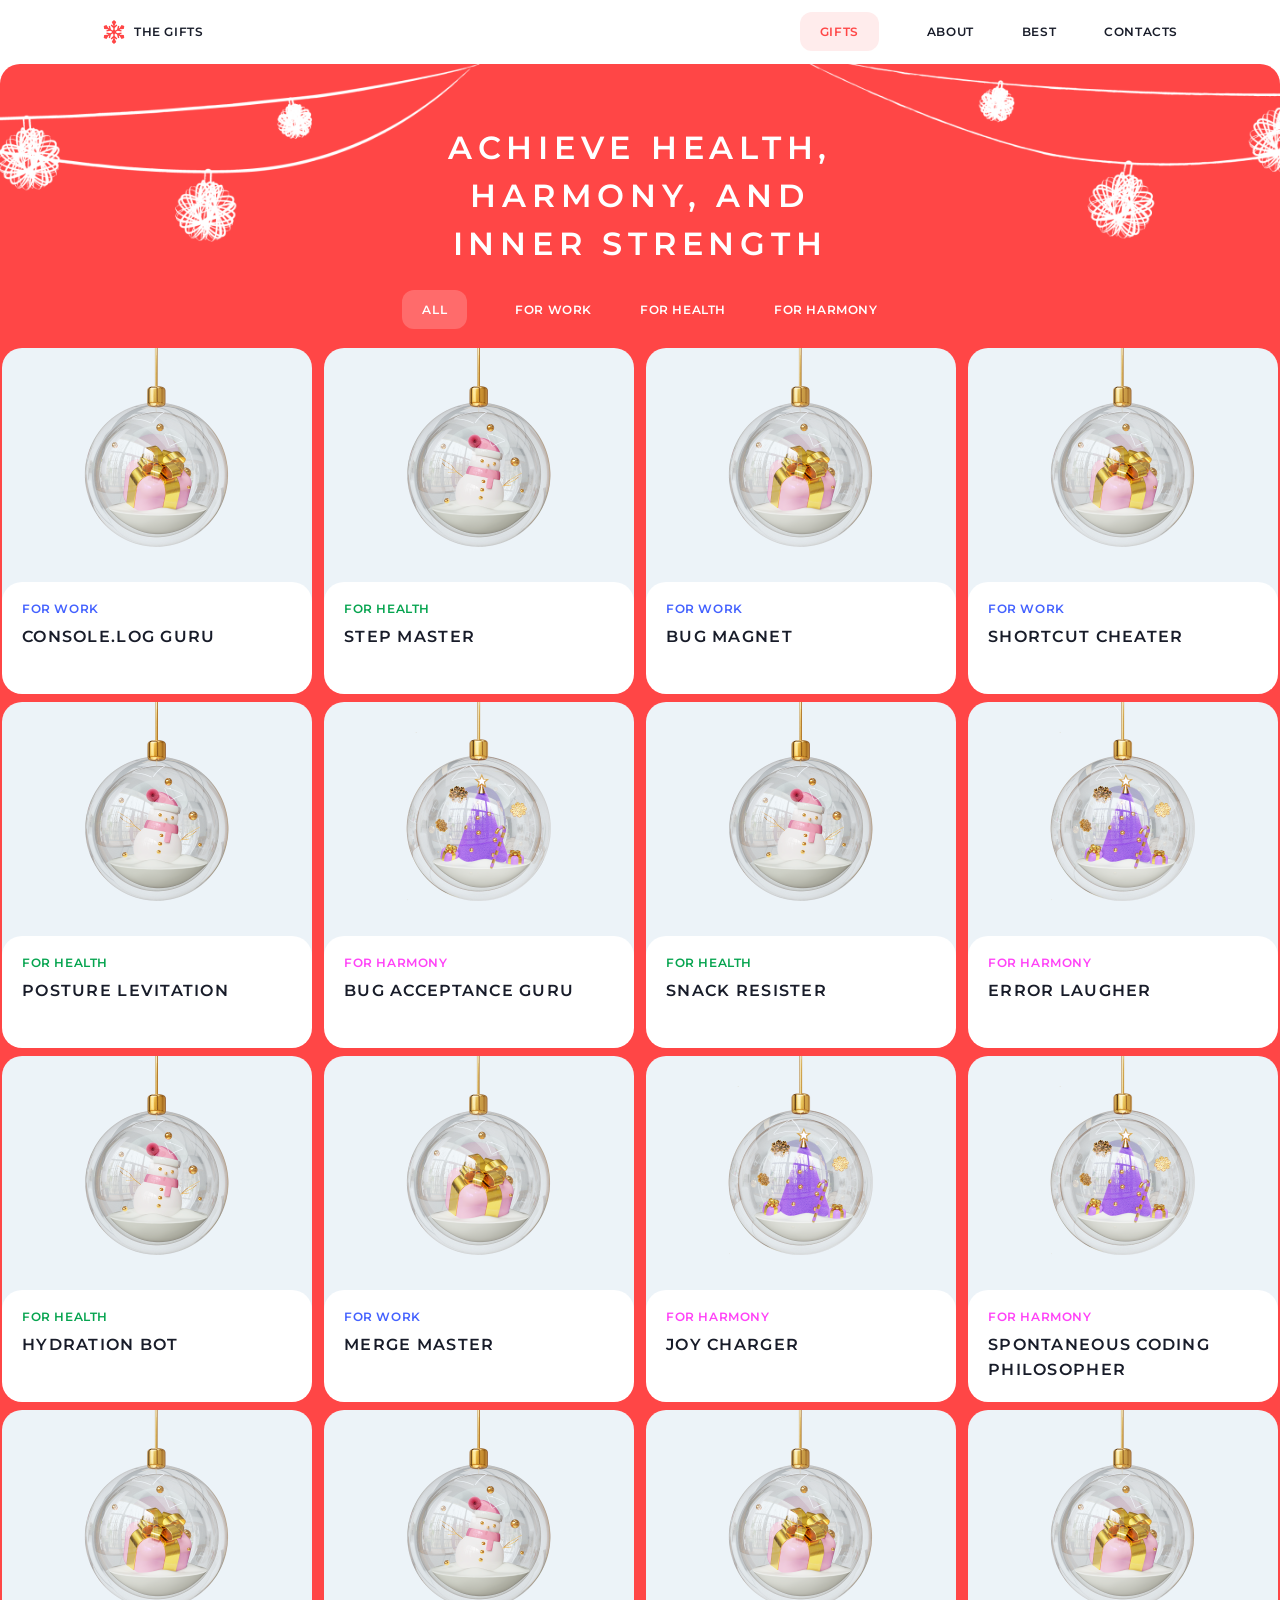
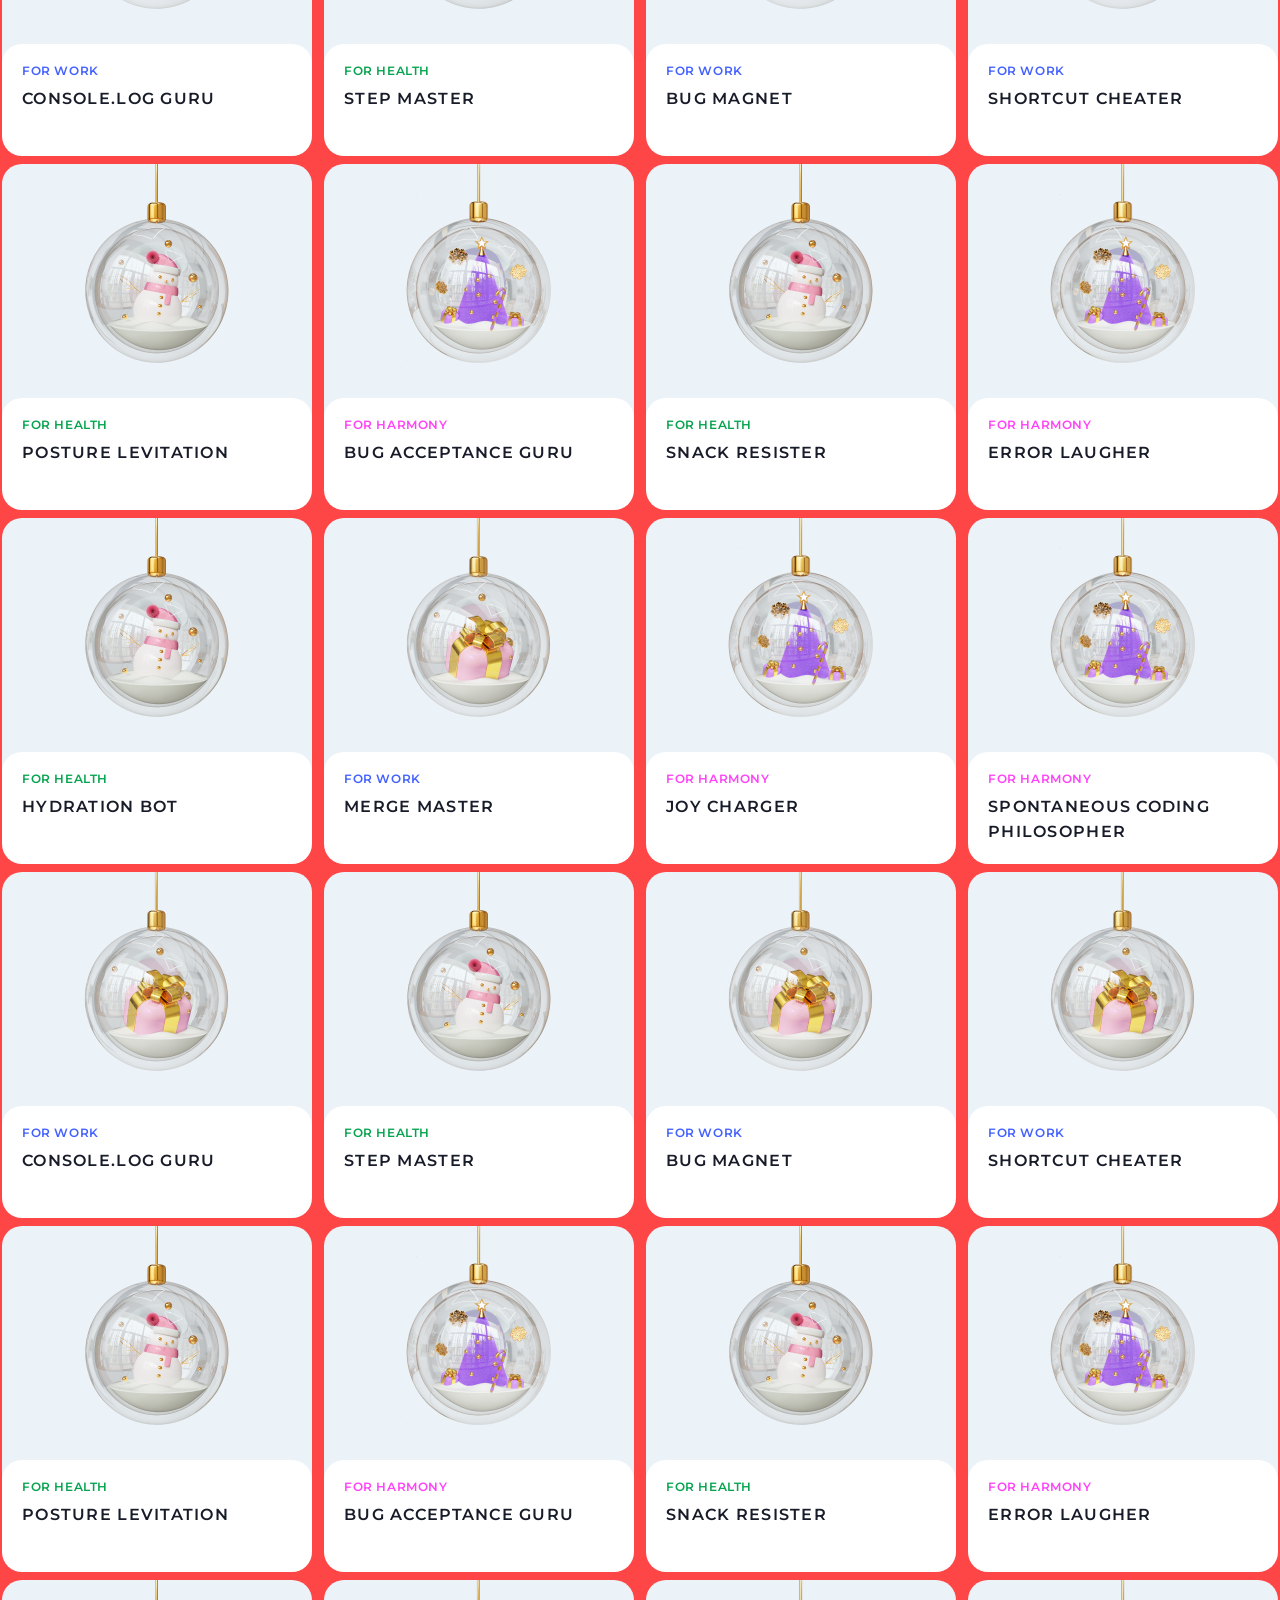
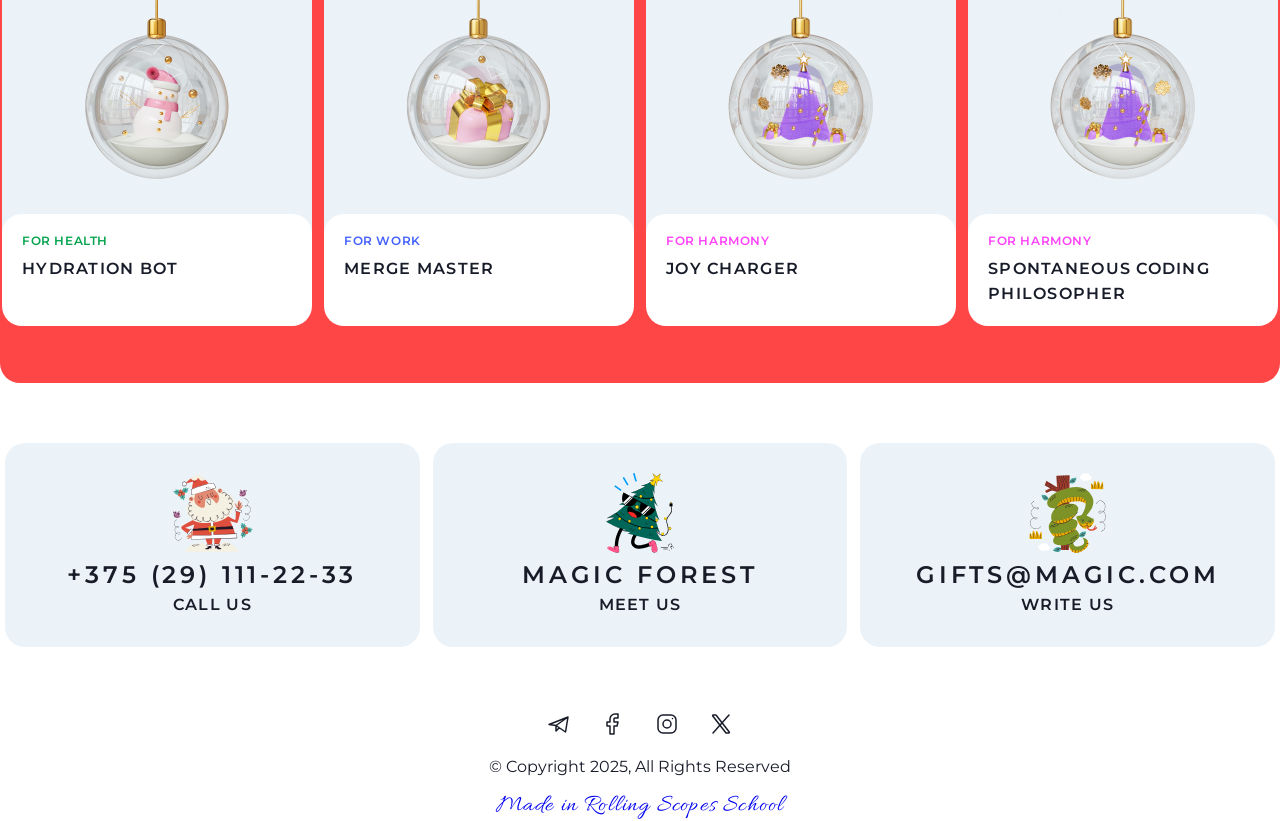
==== commit 2c4872cd: "feat: add more cards" ====
--- a/christmas-shop/gifts/index.html
+++ b/christmas-shop/gifts/index.html
@@ -22,7 +22,7 @@
     <header class="header">
         <div class="container-header">
             <a class="logo" href="../home/index.html">
-                <img src="../img/snowflake.svg" alt="snowflake" class="logo-snowflake">
+                <img src="../img/snowflakeLogo.svg" alt="snowflake logo" class="logo-snowflake">
                 <h4 class="logo-title">the gifts</h4>
             </a>
 
@@ -174,7 +174,321 @@
                         <h3 class="subtitle-card">Spontaneous Coding <br> Philosopher</h3>
                     </div>
                 </div>
+                <div class="card">
+                    <img src="../img/gift-for-work.png" alt="gift">
+                    <div class="titles-cards">
+                        <h4 class="title-card">For work</h4>
+                        <h3 class="subtitle-card">Console.log Guru</h3>
+                    </div>
+                </div>
+
+                <div class="card">
+                    <img src="../img/gift-for-health.png" alt="gift">
+                    <div class="titles-cards">
+                        <h4 class="title-card for-health">For health</h4>
+                        <h3 class="subtitle-card">Step Master</h3>
+                    </div>
+                </div>
+
+                <div class="card">
+                    <img src="../img/gift-for-work.png" alt="gift">
+                    <div class="titles-cards">
+                        <h4 class="title-card">For work</h4>
+                        <h3 class="subtitle-card">Bug Magnet</h3>
+                    </div>
+                </div>
+
+                <div class="card">
+                    <img src="../img/gift-for-work.png" alt="gift">
+                    <div class="titles-cards">
+                        <h4 class="title-card">For work</h4>
+                        <h3 class="subtitle-card">Shortcut Cheater</h3>
+                    </div>
+                </div>
+
+                <div class="card">
+                    <img src="../img/gift-for-health.png" alt="gift">
+                    <div class="titles-cards">
+                        <h4 class="title-card for-health">For health</h4>
+                        <h3 class="subtitle-card">Posture Levitation</h3>
+                    </div>
+                </div>
+
+                <div class="card">
+                    <img src="../img/gift-for-harmony.png" alt="gift">
+                    <div class="titles-cards">
+                        <h4 class="title-card for-harmony">For harmony</h4>
+                        <h3 class="subtitle-card">Bug Acceptance Guru</h3>
+                    </div>
+                </div>
+
+                <div class="card">
+                    <img src="../img/gift-for-health.png" alt="gift">
+                    <div class="titles-cards">
+                        <h4 class="title-card for-health">For health</h4>
+                        <h3 class="subtitle-card">Snack Resister</h3>
+                    </div>
+                </div>
+
+                <div class="card">
+                    <img src="../img/gift-for-harmony.png" alt="gift">
+                    <div class="titles-cards">
+                        <h4 class="title-card for-harmony">For harmony</h4>
+                        <h3 class="subtitle-card">Error Laugher</h3>
+                    </div>
+                </div>
+
+                <div class="card">
+                    <img src="../img/gift-for-health.png" alt="gift">
+                    <div class="titles-cards">
+                        <h4 class="title-card for-health">For health</h4>
+                        <h3 class="subtitle-card">Hydration Bot</h3>
+                    </div>
+                </div>
+
+                <div class="card">
+                    <img src="../img/gift-for-work.png" alt="gift">
+                    <div class="titles-cards">
+                        <h4 class="title-card">For work</h4>
+                        <h3 class="subtitle-card">Merge Master</h3>
+                    </div>
+                </div>
+
+                <div class="card">
+                    <img src="../img/gift-for-harmony.png" alt="gift">
+                    <div class="titles-cards">
+                        <h4 class="title-card for-harmony">For harmony</h4>
+                        <h3 class="subtitle-card">Joy Charger</h3>
+                    </div>
+                </div>
+
+                <div class="card">
+                    <img src="../img/gift-for-harmony.png" alt="gift">
+                    <div class="titles-cards">
+                        <h4 class="title-card for-harmony">For harmony</h4>
+                        <h3 class="subtitle-card">Spontaneous Coding <br> Philosopher</h3>
+                    </div>
+                </div>
+                <div class="card">
+                    <img src="../img/gift-for-work.png" alt="gift">
+                    <div class="titles-cards">
+                        <h4 class="title-card">For work</h4>
+                        <h3 class="subtitle-card">Console.log Guru</h3>
+                    </div>
+                </div>
+
+                <div class="card">
+                    <img src="../img/gift-for-health.png" alt="gift">
+                    <div class="titles-cards">
+                        <h4 class="title-card for-health">For health</h4>
+                        <h3 class="subtitle-card">Step Master</h3>
+                    </div>
+                </div>
+
+                <div class="card">
+                    <img src="../img/gift-for-work.png" alt="gift">
+                    <div class="titles-cards">
+                        <h4 class="title-card">For work</h4>
+                        <h3 class="subtitle-card">Bug Magnet</h3>
+                    </div>
+                </div>
+
+                <div class="card">
+                    <img src="../img/gift-for-work.png" alt="gift">
+                    <div class="titles-cards">
+                        <h4 class="title-card">For work</h4>
+                        <h3 class="subtitle-card">Shortcut Cheater</h3>
+                    </div>
+                </div>
+
+                <div class="card">
+                    <img src="../img/gift-for-health.png" alt="gift">
+                    <div class="titles-cards">
+                        <h4 class="title-card for-health">For health</h4>
+                        <h3 class="subtitle-card">Posture Levitation</h3>
+                    </div>
+                </div>
+
+                <div class="card">
+                    <img src="../img/gift-for-harmony.png" alt="gift">
+                    <div class="titles-cards">
+                        <h4 class="title-card for-harmony">For harmony</h4>
+                        <h3 class="subtitle-card">Bug Acceptance Guru</h3>
+                    </div>
+                </div>
+
+                <div class="card">
+                    <img src="../img/gift-for-health.png" alt="gift">
+                    <div class="titles-cards">
+                        <h4 class="title-card for-health">For health</h4>
+                        <h3 class="subtitle-card">Snack Resister</h3>
+                    </div>
+                </div>
+
+                <div class="card">
+                    <img src="../img/gift-for-harmony.png" alt="gift">
+                    <div class="titles-cards">
+                        <h4 class="title-card for-harmony">For harmony</h4>
+                        <h3 class="subtitle-card">Error Laugher</h3>
+                    </div>
+                </div>
+
+                <div class="card">
+                    <img src="../img/gift-for-health.png" alt="gift">
+                    <div class="titles-cards">
+                        <h4 class="title-card for-health">For health</h4>
+                        <h3 class="subtitle-card">Hydration Bot</h3>
+                    </div>
+                </div>
+
+                <div class="card">
+                    <img src="../img/gift-for-work.png" alt="gift">
+                    <div class="titles-cards">
+                        <h4 class="title-card">For work</h4>
+                        <h3 class="subtitle-card">Merge Master</h3>
+                    </div>
+                </div>
+
+                <div class="card">
+                    <img src="../img/gift-for-harmony.png" alt="gift">
+                    <div class="titles-cards">
+                        <h4 class="title-card for-harmony">For harmony</h4>
+                        <h3 class="subtitle-card">Joy Charger</h3>
+                    </div>
+                </div>
+
+                <div class="card">
+                    <img src="../img/gift-for-harmony.png" alt="gift">
+                    <div class="titles-cards">
+                        <h4 class="title-card for-harmony">For harmony</h4>
+                        <h3 class="subtitle-card">Spontaneous Coding <br> Philosopher</h3>
+                    </div>
+                </div>
             </div>
+            
+            <div data-popup="1popup" class="pop-up-with-shadow">
+                <div class="pop-up-center">
+                    <div class="pop-up-content">
+                        <a href="" class="pop-up-close-button">
+                            <svg xmlns="http://www.w3.org/2000/svg" width="40" height="40" viewBox="0 0 40 40"
+                                fill="none">
+                                <path d="M30 10L10 30" stroke="#181C29" stroke-width="2" stroke-linecap="round"
+                                    stroke-linejoin="round" />
+                                <path d="M10 10L30 30" stroke="#181C29" stroke-width="2" stroke-linecap="round"
+                                    stroke-linejoin="round" />
+                            </svg>
+                        </a>
+                        <div class="pop-up-top">
+                            <!-- <img src="../img/gift-for-work.png" alt="gift"> -->
+                        </div>
+                        <div class="pop-up-bottom">
+                            <div class="pop-up-titles">
+                                <h4 class="pop-up-title for-harmony">For harmony</h4>
+                                <h3 class="pop-up-subtitle">Console.log Guru</h3>
+                                <p class="">Uses console.log like a crystal ball to find any issue.</p>
+                            </div>
+
+                            <div class="pop-up-all-table">
+                                <h4 class="pop-up-title-for-table">Adds superpowers to:</h4>
+                                <div class="superpower-table">
+                                    <p class="superpower-name">Live</p>
+                                    <p class="superpower-value">+500</p>
+                                    <div class="superpower-icons">
+                                        <span class="ico superpower-icon">
+                                            <img src="../img/snowflake.svg" alt="snowflake">
+                                        </span>
+                                        <span class="ico superpower-icon">
+                                            <img src="../img/snowflake.svg" alt="snowflake">
+                                        </span>
+                                        <span class="ico superpower-icon">
+                                            <img src="../img/snowflake.svg" alt="snowflake">
+                                        </span>
+                                        <span class="ico superpower-icon">
+                                            <img src="../img/snowflake.svg" alt="snowflake">
+                                        </span>
+                                        <span class="ico superpower-icon">
+                                            <img src="../img/snowflake.svg" alt="snowflake">
+                                        </span>
+                                    </div>
+                                </div>
+                                <div class="superpower-table">
+                                    <p class="superpower-name">Create</p>
+                                    <p class="superpower-value">+500</p>
+                                    <div class="superpower-icons">
+                                        <span class="ico superpower-icon">
+                                            <img src="../img/snowflake.svg" alt="snowflake">
+                                        </span>
+                                        <span class="ico superpower-icon">
+                                            <img src="../img/snowflake.svg" alt="snowflake">
+                                        </span>
+                                        <span class="ico superpower-icon">
+                                            <img src="../img/snowflake.svg" alt="snowflake">
+                                        </span>
+                                        <span class="ico superpower-icon">
+                                            <img src="../img/snowflake.svg" alt="snowflake">
+                                        </span>
+                                        <span class="ico superpower-icon">
+                                            <img src="../img/snowflake.svg" alt="snowflake">
+                                        </span>
+                                    </div>
+                                </div>
+                                <div class="superpower-table">
+                                    <p class="superpower-name">Love</p>
+                                    <p class="superpower-value">+500</p>
+                                    <div class="superpower-icons">
+                                        <span class="ico superpower-icon">
+                                            <img src="../img/snowflake.svg" alt="snowflake">
+                                        </span>
+                                        <span class="ico superpower-icon">
+                                            <img src="../img/snowflake.svg" alt="snowflake">
+                                        </span>
+                                        <span class="ico superpower-icon">
+                                            <img src="../img/snowflake.svg" alt="snowflake">
+                                        </span>
+                                        <span class="ico superpower-icon">
+                                            <img src="../img/snowflake.svg" alt="snowflake">
+                                        </span>
+                                        <span class="ico superpower-icon">
+                                            <img src="../img/snowflake.svg" alt="snowflake">
+                                        </span>
+                                    </div>
+                                </div>
+                                <div class="superpower-table">
+                                    <p class="superpower-name">Dream</p>
+                                    <p class="superpower-value">+500</p>
+                                    <div class="superpower-icons">
+                                        <span class="ico superpower-icon">
+                                            <img src="../img/snowflake.svg" alt="snowflake">
+                                        </span>
+                                        <span class="ico superpower-icon">
+                                            <img src="../img/snowflake.svg" alt="snowflake">
+                                        </span>
+                                        <span class="ico superpower-icon">
+                                            <img src="../img/snowflake.svg" alt="snowflake">
+                                        </span>
+                                        <span class="ico superpower-icon">
+                                            <img src="../img/snowflake.svg" alt="snowflake">
+                                        </span>
+                                        <span class="ico superpower-icon">
+                                            <img src="../img/snowflake.svg" alt="snowflake">
+                                        </span>
+                                    </div>
+                                </div>
+                            </div>
+
+                        </div>
+                    </div>
+                </div>
+            </div>
+
+            <button class="arrow-up-btn">
+                <svg xmlns="http://www.w3.org/2000/svg" width="24" height="24" viewBox="0 0 24 24" fill="none">
+                    <path d="M12 5V19" stroke="#FF4646" stroke-linecap="round" stroke-linejoin="round"/>
+                    <path d="M18 11L12 5" stroke="#FF4646" stroke-linecap="round" stroke-linejoin="round"/>
+                    <path d="M6 11L12 5" stroke="#FF4646" stroke-linecap="round" stroke-linejoin="round"/>
+                  </svg>
+            </button>
+
         </section>
     </main>
 
@@ -245,10 +559,12 @@
                     </a>
                 </div>
                 <p>© Copyright 2025, All Rights Reserved</p>
-                <p class="caption-allura"><a target="_blank" href="https://rs.school/">Made in Rolling Scopes School</a></p>
+                <p class="caption-allura"><a target="_blank" href="https://rs.school/">Made in Rolling Scopes School</a>
+                </p>
             </div>
         </div>
     </footer>
+    <script src="./index.js"></script>
 </body>
 
 </html>
--- a/christmas-shop/gifts/style.css
+++ b/christmas-shop/gifts/style.css
@@ -1,4 +1,3 @@
-
 @media (min-width: 1140px) {
   .burger-menu {
     display: none;
@@ -13,6 +12,16 @@
     grid-template-columns: repeat(3, 1fr);
     gap: 13px;
   }
+
+  .header-list {
+    display: flex;
+    gap: 48px;
+    list-style-type: none;
+  }
+
+  .arrow-up-btn {
+    display: none;
+  }
 }
 
 @media (max-width: 1140px) {
@@ -29,16 +38,89 @@
     grid-template-columns: repeat(3, 1fr);
     gap: 13px;
   }
+
+  .header-list {
+    display: flex;
+    gap: 48px;
+    list-style-type: none;
+  }
+
+  .arrow-up-btn {
+    display: none;
+  }
 }
 
 /* 768px */
 @media (max-width: 768px) {
+
+  .nav-menu._active {
+      display: flex;
+      flex-direction: column;
+      position: fixed;
+      text-align: center;
+      justify-content: center;
+      top: 0;
+      right: 0%;
+      left: 0;
+      width: 100%;
+      height: 100%;
+      background: var(--Static-White, #FFF);
+      /* margin: 0 auto; */
+      transition: right 1s ease-in-out;
+      /* overflow-y: scroll; */
+      z-index: 1;
+      opacity: 1;
+  }
+
+  .nav-menu._active>.header-list {
+    color: var(--Dark, #181C29);
+/* Action Large */
+font-family: Montserrat;
+font-size: 24px;
+font-style: normal;
+font-weight: 600;
+line-height: 152%; /* 36.48px */
+letter-spacing: 3.84px;
+text-transform: uppercase;
+  }
+  .gifts-link {
+    font-size: 24px !important;
+    font-weight: 600 !important;
+    letter-spacing: 3.84px !important;
+  }
+
+  .header-list {
+    gap: 30px;
+    display: flex;
+    flex-direction: column;
+  }
+}
+@media (max-width: 768px) {
+  .arrow-up-btn {
+    bottom: 8px;
+    right: 8px;
+    display: flex;
+    justify-content: center;
+    align-items: center;
+    text-decoration: none;
+    position: fixed;
+    width: 56px;
+    height: 56px;
+    border-radius: 100px;
+    border: 1px solid var(--Primary, #FF4646);
+    background: var(--Static-White, #FFF);
+    cursor: default;
+    /* transition: 0; */
+    opacity: 0;
+    visibility: hidden;
+  }
   .nav-menu {
     display: none;
+    right: -100%;
   }
 
   .burger-menu {
-    z-index: 2;
+    z-index: 100;
     display: block;
     position: relative;
     width: 30px;
@@ -61,15 +143,21 @@
 
   .burger-menu::before {
     content: "";
+    top: 50%;
+  }
+
+  .burger-menu span {
     top: 0;
   }
 
-  .burger-menu span {
+  .burger-menu._active span {
+    transform: rotate(45deg);
     top: 50%;
   }
 
-  .burger-menu._active {
-    transform: rotate(90deg);
+  .burger-menu._active::before {
+    transform: rotate(-45deg);
+    top: 50%;
   }
 
 
@@ -212,12 +300,10 @@
   font-style: normal;
   font-weight: 600;
   line-height: 130%;
-  /* 15.6px */
   letter-spacing: 0.6px;
   text-transform: uppercase;
   width: 234px;
   height: 56px;
-  /* transition: background-color 0.3s ease, color 0.3s ease; */
   border-radius: 20px;
   background-color: var(--Dark, #181C29);
   border: 0;
@@ -236,6 +322,9 @@
 
 
 /* header */
+.header {
+  z-index: 100;
+}
 .container-header {
   display: flex;
   align-items: center;
@@ -252,6 +341,7 @@
 }
 
 .logo {
+  z-index: 10;
   display: flex;
   flex-wrap: wrap;
   align-items: center;
@@ -260,12 +350,6 @@
 }
 
 /* nav */
-.header-list {
-  display: flex;
-  /* flex-wrap: wrap; */
-  gap: 48px;
-  list-style-type: none;
-}
 
 .header-item>a {
   color: var(--Dark, #181C29);
@@ -330,8 +414,8 @@
   cursor: default;
 }
 
+
 /* cards */
-
 .cards-container {
   display: flex;
   flex-wrap: wrap;
@@ -383,6 +467,7 @@
   font-size: 16px;
   letter-spacing: 1.28px;
 }
+
 .card:hover .subtitle-card {
   color: var(--Primary, #FF4646);
 }
@@ -447,4 +532,134 @@
   flex-direction: column;
   gap: 15px;
   text-align: center;
+}
+
+
+
+/* pop-up */
+/* pop-up-wrappers */
+
+.pop-up-with-shadow {
+  z-index: 10;
+  position: fixed;
+  width: 100%;
+  height: 100%;
+  background-color: rgba(0, 0, 0, 0.7);
+  top: 0;
+  left: 0;
+  opacity: 0;
+  visibility: hidden;
+  transition: all 0.6s ease 0s;
+}
+
+.pop-up-center {
+  top: 0;
+  left: 0;
+  text-align: center;
+  z-index: 20;
+  padding: 8px;
+  display: flex;
+  align-items: center;
+  justify-content: center;
+  min-height: 116.3%;
+}
+
+.pop-up-content {
+  top: 0;
+  left: 0;
+  display: flex;
+  flex-direction: column;
+  text-align: left;
+  /* max-height: 360px; */
+  z-index: 30;
+  cursor: auto;
+  color: var(--Dark, #181C29);
+  max-width: 400px;
+  border-radius: 20px;
+  background: var(--Content-Background, #ECF3F8);
+  position: relative;
+}
+
+.pop-up-close-button {
+  /* z-index: 20; */
+  margin: 0;
+  padding: 0;
+  position: absolute;
+  cursor: pointer;
+  right: 12px;
+  top: 12px;
+  text-decoration: none;
+  color: #000;
+}
+
+/* pop-up-top img*/
+.pop-up-top {
+  background: url(../img/gift-for-harmony.png) center center/cover no-repeat;
+  background-size: cover;
+  height: 230px;
+}
+
+.pop-up-top img {
+  width: 100%;
+}
+
+/* pop-up-bottom */
+.pop-up-bottom {
+  width: 100%;
+  height: 284px;
+  padding-top: 19px;
+  padding-left: 20px;
+  padding-right: 20px;
+  border-radius: 20px;
+  background: var(--Static-White, #FFF);
+}
+
+/* .pop-up-titles {} */
+.pop-up-title {
+  padding-bottom: 9px;
+  color: var(--Tag-Purple, #4361FF);
+  font-family: Montserrat;
+  font-size: 12px;
+  font-style: normal;
+  font-weight: 600;
+  line-height: 130%;
+  /* 15.6px */
+  letter-spacing: 0.6px;
+  text-transform: uppercase;
+}
+
+.pop-up-subtitle {
+  padding-bottom: 9px;
+  color: var(--Dark, #181C29);
+  font-size: 16px;
+  letter-spacing: 1.28px;
+}
+
+/* pop-up-table superpower */
+.pop-up-all-table {
+  width: 100%;
+}
+
+.pop-up-title-for-table {
+  margin: 20px 0 8px 0;
+  /* text-align: left; */
+}
+
+.superpower-table {
+  display: flex;
+  gap: 12px;
+}
+
+.superpower-name {
+  width: 100%;
+}
+
+.superpower-icons {
+  display: flex;
+  gap: 8px;
+  align-items: center;
+}
+
+.superpower-icon {
+  width: 16px;
 }
